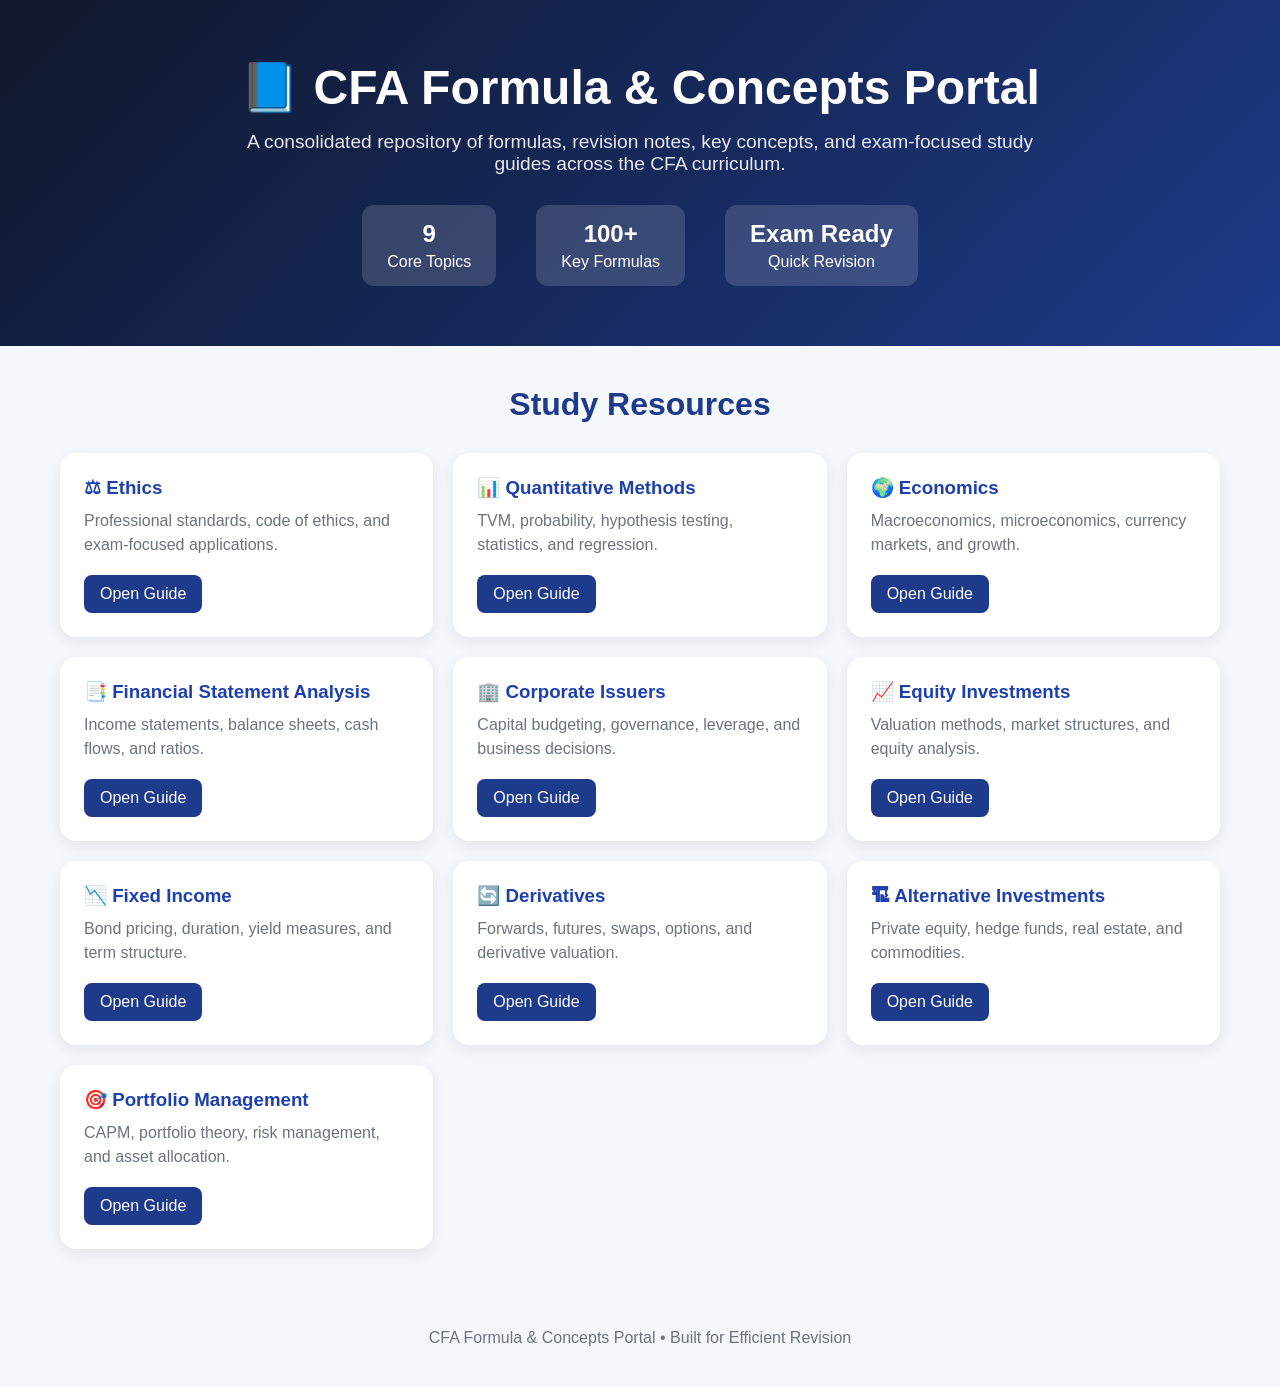
==== index.html @ 5ca7aec3 "Rename Index.html to index.html" ====
<!DOCTYPE html>
<html lang="en">
<head>
<meta charset="UTF-8">
<meta name="viewport" content="width=device-width, initial-scale=1.0">

<title>CFA Formula & Concepts Portal</title>

<style>

*{
    margin:0;
    padding:0;
    box-sizing:border-box;
}

body{
    font-family: "Segoe UI", Arial, sans-serif;
    background:#f4f7fb;
    color:#1f2937;
}

.hero{
    background:linear-gradient(135deg,#0f172a,#1e3a8a);
    color:white;
    text-align:center;
    padding:60px 20px;
}

.hero h1{
    font-size:3rem;
    margin-bottom:15px;
}

.hero p{
    font-size:1.2rem;
    max-width:800px;
    margin:auto;
    opacity:0.9;
}

.container{
    max-width:1200px;
    margin:auto;
    padding:40px 20px;
}

.section-title{
    text-align:center;
    margin-bottom:30px;
    color:#1e3a8a;
    font-size:2rem;
}

.grid{
    display:grid;
    grid-template-columns:repeat(auto-fit,minmax(280px,1fr));
    gap:20px;
}

.card{
    background:white;
    border-radius:16px;
    padding:24px;
    box-shadow:0 5px 15px rgba(0,0,0,0.08);
    transition:0.3s;
}

.card:hover{
    transform:translateY(-6px);
}

.card h3{
    color:#1e40af;
    margin-bottom:10px;
}

.card p{
    color:#6b7280;
    margin-bottom:18px;
    line-height:1.5;
}

.card a{
    text-decoration:none;
    background:#1e3a8a;
    color:white;
    padding:10px 16px;
    border-radius:8px;
    display:inline-block;
}

.card a:hover{
    background:#172554;
}

.footer{
    text-align:center;
    padding:40px;
    color:#6b7280;
}

.stats{
    display:flex;
    justify-content:center;
    gap:40px;
    margin-top:30px;
    flex-wrap:wrap;
}

.stat-box{
    background:rgba(255,255,255,0.15);
    padding:15px 25px;
    border-radius:12px;
}

.stat-box h2{
    margin-bottom:5px;
}

</style>
</head>

<body>

<section class="hero">
    <h1>📘 CFA Formula & Concepts Portal</h1>

    <p>
        A consolidated repository of formulas, revision notes,
        key concepts, and exam-focused study guides across the CFA curriculum.
    </p>

    <div class="stats">
        <div class="stat-box">
            <h2>9</h2>
            <div>Core Topics</div>
        </div>

        <div class="stat-box">
            <h2>100+</h2>
            <div>Key Formulas</div>
        </div>

        <div class="stat-box">
            <h2>Exam Ready</h2>
            <div>Quick Revision</div>
        </div>
    </div>
</section>


<div class="container">

<h2 class="section-title">Study Resources</h2>

<div class="grid">

<div class="card">
<h3>⚖ Ethics</h3>
<p>Professional standards, code of ethics, and exam-focused applications.</p>
<a href="CFA_Ethics_Study_Guide.html">Open Guide</a>
</div>

<div class="card">
<h3>📊 Quantitative Methods</h3>
<p>TVM, probability, hypothesis testing, statistics, and regression.</p>
<a href="cfa_quant.html">Open Guide</a>
</div>

<div class="card">
<h3>🌍 Economics</h3>
<p>Macroeconomics, microeconomics, currency markets, and growth.</p>
<a href="CFA_Eco_Notes.html">Open Guide</a>
</div>

<div class="card">
<h3>📑 Financial Statement Analysis</h3>
<p>Income statements, balance sheets, cash flows, and ratios.</p>
<a href="CFA_FSA_Notes.html">Open Guide</a>
</div>

<div class="card">
<h3>🏢 Corporate Issuers</h3>
<p>Capital budgeting, governance, leverage, and business decisions.</p>
<a href="CFA_Corporate_Issuers_StudyGuide.html">Open Guide</a>
</div>

<div class="card">
<h3>📈 Equity Investments</h3>
<p>Valuation methods, market structures, and equity analysis.</p>
<a href="Equity_cfa_portal.html">Open Guide</a>
</div>

<div class="card">
<h3>📉 Fixed Income</h3>
<p>Bond pricing, duration, yield measures, and term structure.</p>
<a href="CFA_Fixed_Income_Notes.html">Open Guide</a>
</div>

<div class="card">
<h3>🔄 Derivatives</h3>
<p>Forwards, futures, swaps, options, and derivative valuation.</p>
<a href="CFA_Derivatives_Study_Guide.html">Open Guide</a>
</div>

<div class="card">
<h3>🏗 Alternative Investments</h3>
<p>Private equity, hedge funds, real estate, and commodities.</p>
<a href="alt_investments_study_guide.html">Open Guide</a>
</div>

<div class="card">
<h3>🎯 Portfolio Management</h3>
<p>CAPM, portfolio theory, risk management, and asset allocation.</p>
<a href="portfolio_management_study_guide.html">Open Guide</a>
</div>

</div>

</div>

<div class="footer">
    CFA Formula & Concepts Portal • Built for Efficient Revision
</div>

</body>
</html>
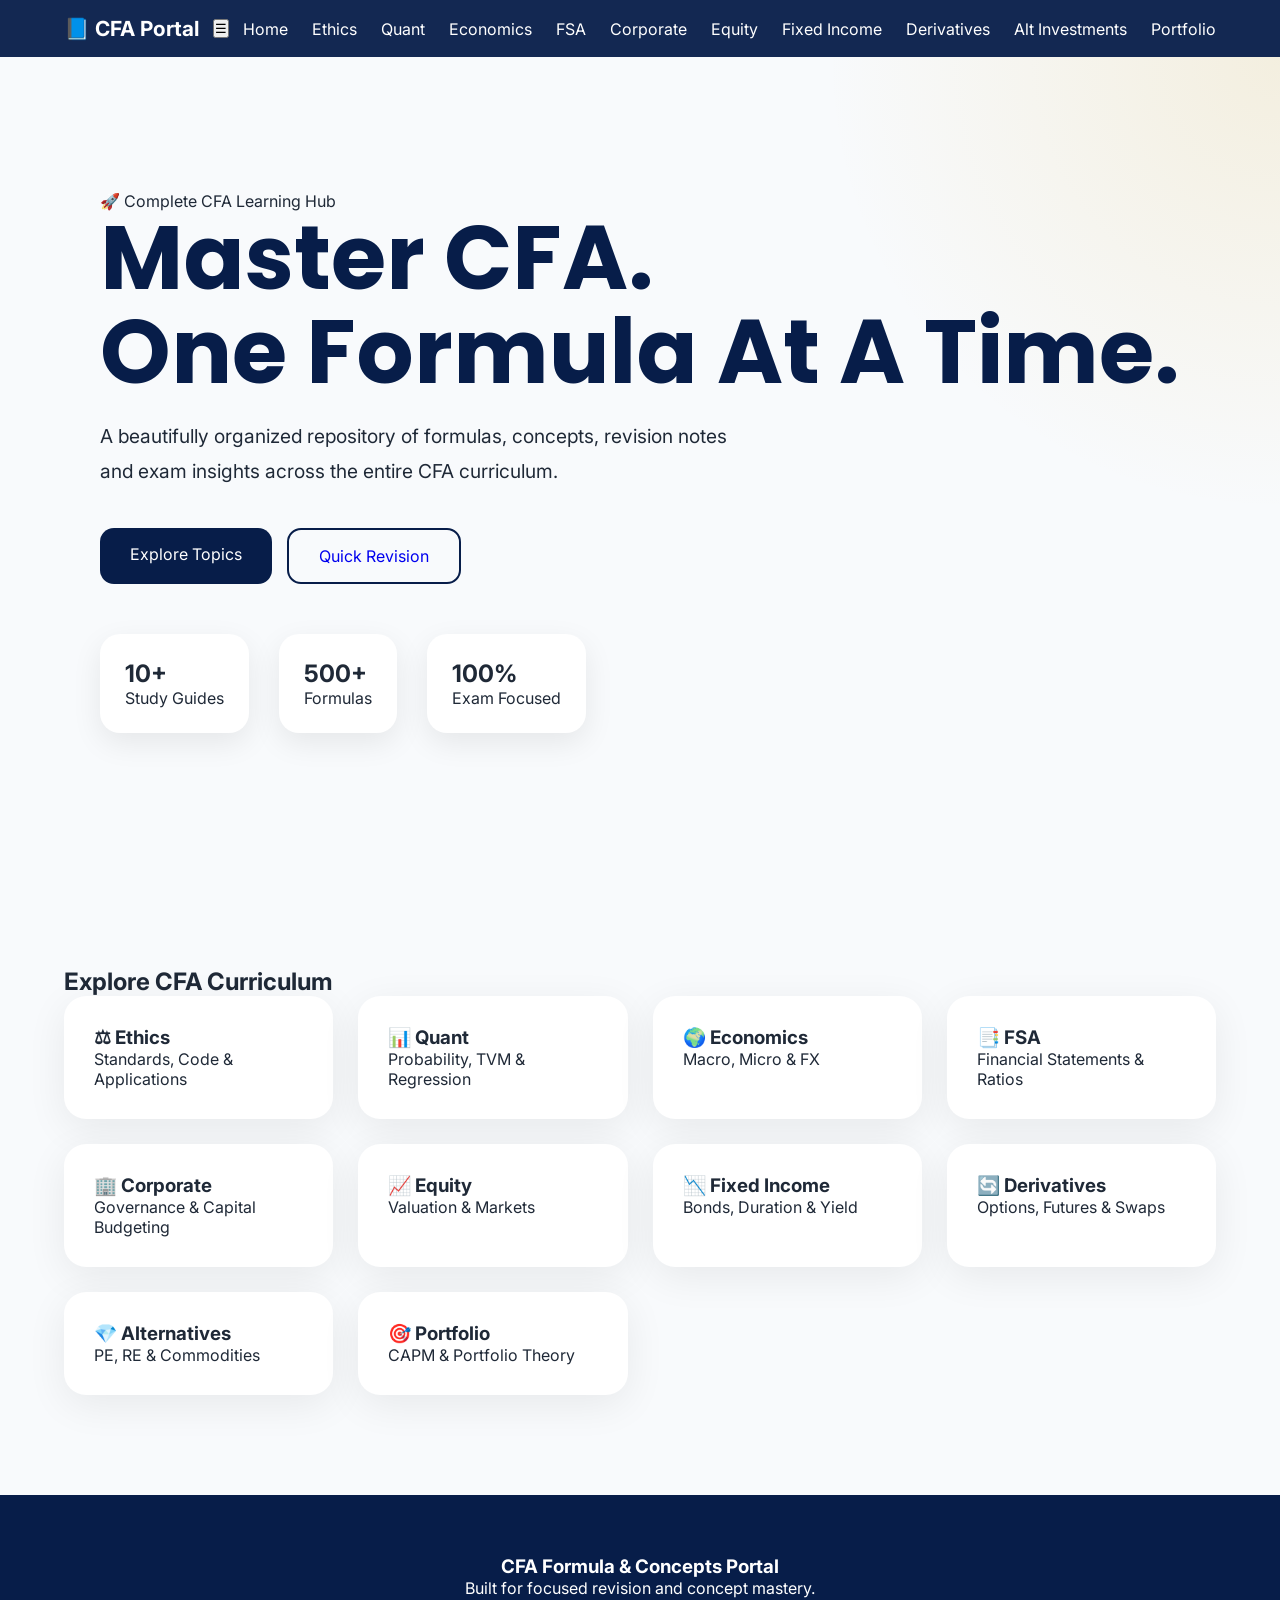
==== commit fee65712: "Refactor index.html for improved layout and content Updated the structure and content of the CFA For" ====
--- a/index.html
+++ b/index.html
@@ -1,228 +1,175 @@
 <!DOCTYPE html>
 <html lang="en">
+
 <head>
+
 <meta charset="UTF-8">
 <meta name="viewport" content="width=device-width, initial-scale=1.0">
 
 <title>CFA Formula & Concepts Portal</title>
 
-<style>
+<link rel="preconnect" href="https://fonts.googleapis.com">
+<link href="https://fonts.googleapis.com/css2?family=Inter:wght@300;400;500;600;700&family=Poppins:wght@500;600;700;800&display=swap" rel="stylesheet">
 
-*{
-    margin:0;
-    padding:0;
-    box-sizing:border-box;
-}
+<link rel="stylesheet" href="assets/styles.css">
 
-body{
-    font-family: "Segoe UI", Arial, sans-serif;
-    background:#f4f7fb;
-    color:#1f2937;
-}
-
-.hero{
-    background:linear-gradient(135deg,#0f172a,#1e3a8a);
-    color:white;
-    text-align:center;
-    padding:60px 20px;
-}
-
-.hero h1{
-    font-size:3rem;
-    margin-bottom:15px;
-}
-
-.hero p{
-    font-size:1.2rem;
-    max-width:800px;
-    margin:auto;
-    opacity:0.9;
-}
-
-.container{
-    max-width:1200px;
-    margin:auto;
-    padding:40px 20px;
-}
-
-.section-title{
-    text-align:center;
-    margin-bottom:30px;
-    color:#1e3a8a;
-    font-size:2rem;
-}
-
-.grid{
-    display:grid;
-    grid-template-columns:repeat(auto-fit,minmax(280px,1fr));
-    gap:20px;
-}
-
-.card{
-    background:white;
-    border-radius:16px;
-    padding:24px;
-    box-shadow:0 5px 15px rgba(0,0,0,0.08);
-    transition:0.3s;
-}
-
-.card:hover{
-    transform:translateY(-6px);
-}
-
-.card h3{
-    color:#1e40af;
-    margin-bottom:10px;
-}
-
-.card p{
-    color:#6b7280;
-    margin-bottom:18px;
-    line-height:1.5;
-}
-
-.card a{
-    text-decoration:none;
-    background:#1e3a8a;
-    color:white;
-    padding:10px 16px;
-    border-radius:8px;
-    display:inline-block;
-}
-
-.card a:hover{
-    background:#172554;
-}
-
-.footer{
-    text-align:center;
-    padding:40px;
-    color:#6b7280;
-}
-
-.stats{
-    display:flex;
-    justify-content:center;
-    gap:40px;
-    margin-top:30px;
-    flex-wrap:wrap;
-}
-
-.stat-box{
-    background:rgba(255,255,255,0.15);
-    padding:15px 25px;
-    border-radius:12px;
-}
-
-.stat-box h2{
-    margin-bottom:5px;
-}
-
-</style>
 </head>
 
 <body>
 
-<section class="hero">
-    <h1>📘 CFA Formula & Concepts Portal</h1>
+<nav class="navbar">
 
-    <p>
-        A consolidated repository of formulas, revision notes,
-        key concepts, and exam-focused study guides across the CFA curriculum.
-    </p>
-
-    <div class="stats">
-        <div class="stat-box">
-            <h2>9</h2>
-            <div>Core Topics</div>
-        </div>
-
-        <div class="stat-box">
-            <h2>100+</h2>
-            <div>Key Formulas</div>
-        </div>
-
-        <div class="stat-box">
-            <h2>Exam Ready</h2>
-            <div>Quick Revision</div>
-        </div>
-    </div>
-</section>
-
-
-<div class="container">
-
-<h2 class="section-title">Study Resources</h2>
-
-<div class="grid">
-
-<div class="card">
-<h3>⚖ Ethics</h3>
-<p>Professional standards, code of ethics, and exam-focused applications.</p>
-<a href="CFA_Ethics_Study_Guide.html">Open Guide</a>
+<div class="logo">
+📘 CFA Portal
 </div>
 
-<div class="card">
-<h3>📊 Quantitative Methods</h3>
-<p>TVM, probability, hypothesis testing, statistics, and regression.</p>
-<a href="cfa_quant.html">Open Guide</a>
+<button class="hamburger" id="hamburger">
+☰
+</button>
+
+<ul class="nav-links" id="navLinks">
+
+<li><a href="#">Home</a></li>
+<li><a href="CFA_Ethics_Study_Guide.html">Ethics</a></li>
+<li><a href="cfa_quant.html">Quant</a></li>
+<li><a href="CFA_Eco_Notes.html">Economics</a></li>
+<li><a href="CFA_FSA_Notes.html">FSA</a></li>
+<li><a href="CFA_Corporate_Issuers_StudyGuide.html">Corporate</a></li>
+<li><a href="Equity_cfa_portal.html">Equity</a></li>
+<li><a href="CFA_Fixed_Income_Notes.html">Fixed Income</a></li>
+<li><a href="CFA_Derivatives_Study_Guide.html">Derivatives</a></li>
+<li><a href="alt_investments_study_guide.html">Alt Investments</a></li>
+<li><a href="portfolio_management_study_guide.html">Portfolio</a></li>
+
+</ul>
+
+</nav>
+
+<section class="hero">
+
+<div class="hero-content">
+
+<div class="badge">
+🚀 Complete CFA Learning Hub
 </div>
 
-<div class="card">
-<h3>🌍 Economics</h3>
-<p>Macroeconomics, microeconomics, currency markets, and growth.</p>
-<a href="CFA_Eco_Notes.html">Open Guide</a>
+<h1>
+Master CFA.<br>
+One Formula At A Time.
+</h1>
+
+<p>
+A beautifully organized repository of formulas,
+concepts, revision notes and exam insights across
+the entire CFA curriculum.
+</p>
+
+<div class="hero-buttons">
+
+<a href="#topics" class="primary-btn">
+Explore Topics
+</a>
+
+<a href="#topics" class="secondary-btn">
+Quick Revision
+</a>
+
 </div>
 
-<div class="card">
-<h3>📑 Financial Statement Analysis</h3>
-<p>Income statements, balance sheets, cash flows, and ratios.</p>
-<a href="CFA_FSA_Notes.html">Open Guide</a>
+<div class="stats">
+
+<div class="stat">
+<h2>10+</h2>
+<span>Study Guides</span>
 </div>
 
-<div class="card">
-<h3>🏢 Corporate Issuers</h3>
-<p>Capital budgeting, governance, leverage, and business decisions.</p>
-<a href="CFA_Corporate_Issuers_StudyGuide.html">Open Guide</a>
+<div class="stat">
+<h2>500+</h2>
+<span>Formulas</span>
 </div>
 
-<div class="card">
-<h3>📈 Equity Investments</h3>
-<p>Valuation methods, market structures, and equity analysis.</p>
-<a href="Equity_cfa_portal.html">Open Guide</a>
-</div>
-
-<div class="card">
-<h3>📉 Fixed Income</h3>
-<p>Bond pricing, duration, yield measures, and term structure.</p>
-<a href="CFA_Fixed_Income_Notes.html">Open Guide</a>
-</div>
-
-<div class="card">
-<h3>🔄 Derivatives</h3>
-<p>Forwards, futures, swaps, options, and derivative valuation.</p>
-<a href="CFA_Derivatives_Study_Guide.html">Open Guide</a>
-</div>
-
-<div class="card">
-<h3>🏗 Alternative Investments</h3>
-<p>Private equity, hedge funds, real estate, and commodities.</p>
-<a href="alt_investments_study_guide.html">Open Guide</a>
-</div>
-
-<div class="card">
-<h3>🎯 Portfolio Management</h3>
-<p>CAPM, portfolio theory, risk management, and asset allocation.</p>
-<a href="portfolio_management_study_guide.html">Open Guide</a>
+<div class="stat">
+<h2>100%</h2>
+<span>Exam Focused</span>
 </div>
 
 </div>
 
 </div>
 
-<div class="footer">
-    CFA Formula & Concepts Portal • Built for Efficient Revision
+</section>
+
+<section id="topics" class="topics">
+
+<h2>Explore CFA Curriculum</h2>
+
+<div class="topic-grid">
+
+<a href="CFA_Ethics_Study_Guide.html" class="card">
+<h3>⚖ Ethics</h3>
+<p>Standards, Code & Applications</p>
+</a>
+
+<a href="cfa_quant.html" class="card">
+<h3>📊 Quant</h3>
+<p>Probability, TVM & Regression</p>
+</a>
+
+<a href="CFA_Eco_Notes.html" class="card">
+<h3>🌍 Economics</h3>
+<p>Macro, Micro & FX</p>
+</a>
+
+<a href="CFA_FSA_Notes.html" class="card">
+<h3>📑 FSA</h3>
+<p>Financial Statements & Ratios</p>
+</a>
+
+<a href="CFA_Corporate_Issuers_StudyGuide.html" class="card">
+<h3>🏢 Corporate</h3>
+<p>Governance & Capital Budgeting</p>
+</a>
+
+<a href="Equity_cfa_portal.html" class="card">
+<h3>📈 Equity</h3>
+<p>Valuation & Markets</p>
+</a>
+
+<a href="CFA_Fixed_Income_Notes.html" class="card">
+<h3>📉 Fixed Income</h3>
+<p>Bonds, Duration & Yield</p>
+</a>
+
+<a href="CFA_Derivatives_Study_Guide.html" class="card">
+<h3>🔄 Derivatives</h3>
+<p>Options, Futures & Swaps</p>
+</a>
+
+<a href="alt_investments_study_guide.html" class="card">
+<h3>💎 Alternatives</h3>
+<p>PE, RE & Commodities</p>
+</a>
+
+<a href="portfolio_management_study_guide.html" class="card">
+<h3>🎯 Portfolio</h3>
+<p>CAPM & Portfolio Theory</p>
+</a>
+
 </div>
+
+</section>
+
+<footer>
+
+<h3>CFA Formula & Concepts Portal</h3>
+
+<p>
+Built for focused revision and concept mastery.
+</p>
+
+</footer>
+
+<script src="assets/script.js"></script>
 
 </body>
 </html>
--- a/assets/styles.css
+++ b/assets/styles.css
@@ -0,0 +1,184 @@
+:root{
+
+--navy:#071D49;
+--gold:#D4A017;
+--bg:#F8FAFC;
+--text:#1F2937;
+
+}
+
+*{
+margin:0;
+padding:0;
+box-sizing:border-box;
+}
+
+body{
+font-family:Inter,sans-serif;
+background:var(--bg);
+color:var(--text);
+}
+
+.navbar{
+
+position:sticky;
+top:0;
+z-index:1000;
+
+backdrop-filter:blur(15px);
+
+background:rgba(7,29,73,.95);
+
+display:flex;
+justify-content:space-between;
+align-items:center;
+
+padding:16px 5%;
+}
+
+.logo{
+color:white;
+font-size:1.3rem;
+font-weight:700;
+}
+
+.nav-links{
+display:flex;
+gap:24px;
+list-style:none;
+}
+
+.nav-links a{
+color:white;
+text-decoration:none;
+}
+
+.hero{
+
+min-height:90vh;
+
+display:flex;
+align-items:center;
+justify-content:center;
+
+padding:100px 5%;
+
+background:
+radial-gradient(circle at top right,#d4a01720,transparent 30%);
+}
+
+.hero h1{
+
+font-family:Poppins;
+
+font-size:clamp(3rem,7vw,6rem);
+
+line-height:1.05;
+
+color:var(--navy);
+
+margin-bottom:20px;
+}
+
+.hero p{
+
+max-width:650px;
+font-size:1.2rem;
+line-height:1.8;
+
+margin-bottom:40px;
+}
+
+.primary-btn{
+
+background:var(--navy);
+color:white;
+
+padding:16px 30px;
+
+border-radius:14px;
+
+text-decoration:none;
+}
+
+.secondary-btn{
+
+border:2px solid var(--navy);
+
+padding:16px 30px;
+
+border-radius:14px;
+
+text-decoration:none;
+}
+
+.hero-buttons{
+display:flex;
+gap:15px;
+margin-bottom:50px;
+}
+
+.stats{
+display:flex;
+gap:30px;
+flex-wrap:wrap;
+}
+
+.stat{
+background:white;
+padding:25px;
+border-radius:20px;
+box-shadow:0 10px 30px rgba(0,0,0,.08);
+}
+
+.topics{
+padding:100px 5%;
+}
+
+.topic-grid{
+
+display:grid;
+
+grid-template-columns:
+repeat(auto-fit,minmax(260px,1fr));
+
+gap:25px;
+}
+
+.card{
+
+background:white;
+
+padding:30px;
+
+border-radius:22px;
+
+text-decoration:none;
+
+color:inherit;
+
+box-shadow:
+0 10px 40px rgba(0,0,0,.07);
+
+transition:.3s;
+}
+
+.card:hover{
+
+transform:
+translateY(-8px);
+
+box-shadow:
+0 20px 50px rgba(0,0,0,.12);
+}
+
+footer{
+
+background:var(--navy);
+
+color:white;
+
+padding:60px;
+
+text-align:center;
+}
